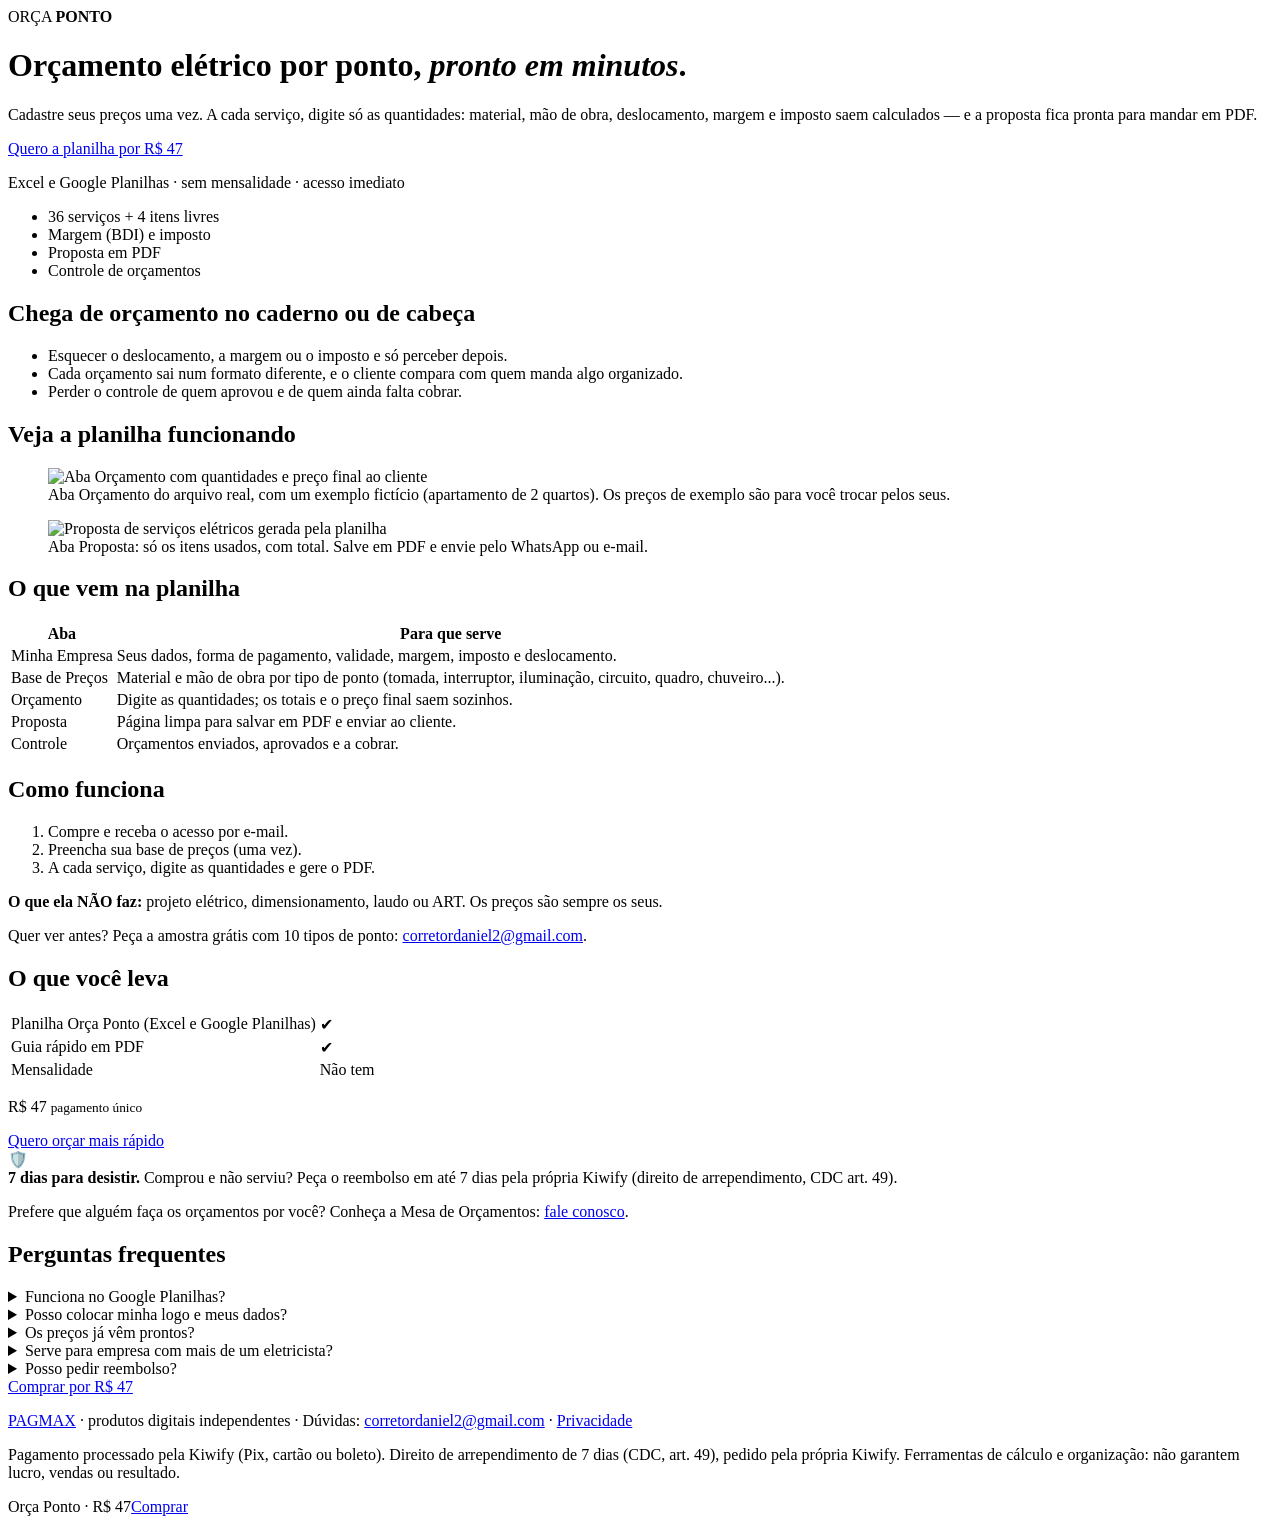
==== orca-ponto/index.html @ e2fb7f79 "Site PAGMAX v1" ====
<!doctype html><html lang="pt-BR"><head><meta charset="utf-8"><meta name="viewport" content="width=device-width,initial-scale=1">
<title>Orça Ponto — planilha de orçamento elétrico por ponto</title><meta name="description" content="Planilha para eletricistas: base de preços por ponto, orçamento com margem, deslocamento e imposto, e proposta pronta para PDF. Excel e Google Planilhas. R$ 47.">
<link rel="canonical" href="https://pagmax.app.br/orca-ponto/">
<meta property="og:type" content="product"><meta property="og:title" content="Orça Ponto — planilha de orçamento elétrico por ponto"><meta property="og:description" content="Planilha para eletricistas: base de preços por ponto, orçamento com margem, deslocamento e imposto, e proposta pronta para PDF. Excel e Google Planilhas. R$ 47.">
<meta property="og:image" content="https://pagmax.app.br/assets/op-orcamento.jpg"><meta property="og:locale" content="pt_BR">
<meta name="theme-color" content="#0f172a"><link rel="stylesheet" href="../assets/s.css">
<!-- GA4 (DESLIGADO): só ativar depois que o Daniel criar a propriedade GA4 e aprovar. Trocar G-XXXXXXXXXX pelo ID real e remover os comentários.
<script async src="https://www.googletagmanager.com/gtag/js?id=G-XXXXXXXXXX"></script>
<script>window.dataLayer=window.dataLayer||[];function gtag(){dataLayer.push(arguments)}gtag('js',new Date());gtag('config','G-XXXXXXXXXX');</script>
-->
<!-- META PIXEL (DESLIGADO): só ativar depois que o Daniel criar o pixel e aprovar. Usar o MESMO ID configurado na Kiwify.
     Aqui dispara só PageView/ViewContent. InitiateCheckout e Purchase ficam com a Kiwify (pixel + API de Conversões, com ID de evento único) para não duplicar.
     Se a UTMify for adotada como fonte de verdade, trocar este bloco pelo "Pixel Utmify" gerado no painel dela e NÃO manter os dois.
<script>!function(f,b,e,v,n,t,s){if(f.fbq)return;n=f.fbq=function(){n.callMethod?n.callMethod.apply(n,arguments):n.queue.push(arguments)};if(!f._fbq)f._fbq=n;n.push=n;n.loaded=!0;n.version='2.0';n.queue=[];t=b.createElement(e);t.async=!0;t.src=v;s=b.getElementsByTagName(e)[0];s.parentNode.insertBefore(t,s)}(window,document,'script','https://connect.facebook.net/en_US/fbevents.js');fbq('init','PIXEL_ID_AQUI');fbq('track','PageView');fbq('track','ViewContent');</script>
-->
<!-- UTMIFY (DESLIGADO): script de UTMs gerado no painel da UTMify (Integrações → UTMs → Scripts de UTMs → "Outra"). Cada script é único; colar aqui só depois que o Daniel criar a conta. -->
</head><body>
<header class="h"><div class="w"><div class="brand">ORÇA <b>PONTO</b></div>
<h1>Orçamento elétrico por ponto, <em>pronto em minutos</em>.</h1>
<p class="lead">Cadastre seus preços uma vez. A cada serviço, digite só as quantidades: material, mão de obra, deslocamento, margem e imposto saem calculados — e a proposta fica pronta para mandar em PDF.</p>
<a class="btn" href="https://pay.kiwify.com.br/1oSvVJ6?src=pagmax&utm_source=pagmax&utm_medium=pagina&utm_campaign=orcaponto&utm_content=topo">Quero a planilha por R$ 47</a>
<p class="sub">Excel e Google Planilhas · sem mensalidade · acesso imediato</p>
<ul class="chips"><li>36 serviços + 4 itens livres</li><li>Margem (BDI) e imposto</li><li>Proposta em PDF</li><li>Controle de orçamentos</li></ul></div></header>
<main>
<section><div class="w"><h2>Chega de orçamento no caderno ou de cabeça</h2>
<ul><li>Esquecer o deslocamento, a margem ou o imposto e só perceber depois.</li>
<li>Cada orçamento sai num formato diferente, e o cliente compara com quem manda algo organizado.</li>
<li>Perder o controle de quem aprovou e de quem ainda falta cobrar.</li></ul></div></section>
<section class="alt"><div class="w"><h2>Veja a planilha funcionando</h2>
<figure><img src="../assets/op-orcamento.jpg" width="775" height="711" loading="lazy" alt="Aba Orçamento com quantidades e preço final ao cliente"><figcaption>Aba Orçamento do arquivo real, com um exemplo fictício (apartamento de 2 quartos). Os preços de exemplo são para você trocar pelos seus.</figcaption></figure>
<figure><img src="../assets/op-proposta.jpg" width="713" height="570" loading="lazy" alt="Proposta de serviços elétricos gerada pela planilha"><figcaption>Aba Proposta: só os itens usados, com total. Salve em PDF e envie pelo WhatsApp ou e-mail.</figcaption></figure></div></section>
<section><div class="w"><h2>O que vem na planilha</h2><table>
<tr><th>Aba</th><th>Para que serve</th></tr>
<tr><td>Minha Empresa</td><td>Seus dados, forma de pagamento, validade, margem, imposto e deslocamento.</td></tr>
<tr><td>Base de Preços</td><td>Material e mão de obra por tipo de ponto (tomada, interruptor, iluminação, circuito, quadro, chuveiro...).</td></tr>
<tr><td>Orçamento</td><td>Digite as quantidades; os totais e o preço final saem sozinhos.</td></tr>
<tr><td>Proposta</td><td>Página limpa para salvar em PDF e enviar ao cliente.</td></tr>
<tr><td>Controle</td><td>Orçamentos enviados, aprovados e a cobrar.</td></tr></table></div></section>
<section class="alt"><div class="w"><h2>Como funciona</h2><ol class="steps">
<li>Compre e receba o acesso por e-mail.</li><li>Preencha sua base de preços (uma vez).</li><li>A cada serviço, digite as quantidades e gere o PDF.</li></ol>
<p><b>O que ela NÃO faz:</b> projeto elétrico, dimensionamento, laudo ou ART. Os preços são sempre os seus.</p>
<p>Quer ver antes? Peça a amostra grátis com 10 tipos de ponto: <a href="mailto:corretordaniel2@gmail.com?subject=Amostra%20Or%C3%A7a%20Ponto">corretordaniel2@gmail.com</a>.</p></div></section>
<section><div class="w"><h2>O que você leva</h2><table>
<tr><td>Planilha Orça Ponto (Excel e Google Planilhas)</td><td class="ok">✔</td></tr>
<tr><td>Guia rápido em PDF</td><td class="ok">✔</td></tr>
<tr><td>Mensalidade</td><td class="no">Não tem</td></tr></table>
<p class="price">R$ 47 <small>pagamento único</small></p>
<a class="btn" href="https://pay.kiwify.com.br/1oSvVJ6?src=pagmax&utm_source=pagmax&utm_medium=pagina&utm_campaign=orcaponto&utm_content=oferta">Quero orçar mais rápido</a>
<div class="guar"><div>🛡️</div><div><b>7 dias para desistir.</b> Comprou e não serviu? Peça o reembolso em até 7 dias pela própria Kiwify (direito de arrependimento, CDC art. 49).</div></div>
<p class="note">Prefere que alguém faça os orçamentos por você? Conheça a Mesa de Orçamentos: <a href="mailto:corretordaniel2@gmail.com?subject=Mesa%20de%20Or%C3%A7amentos">fale conosco</a>.</p></div></section>
<section class="alt"><div class="w"><h2>Perguntas frequentes</h2><details><summary>Funciona no Google Planilhas?</summary><p>Sim. Também abre no Excel.</p></details><details><summary>Posso colocar minha logo e meus dados?</summary><p>Seus dados sim, na aba Minha Empresa, e eles aparecem na proposta.</p></details><details><summary>Os preços já vêm prontos?</summary><p>Vêm preços de EXEMPLO só para mostrar a conta. Troque pelos seus antes de usar.</p></details><details><summary>Serve para empresa com mais de um eletricista?</summary><p>Sim: todos usam a mesma base de preços e o mesmo padrão de proposta.</p></details><details><summary>Posso pedir reembolso?</summary><p>Sim, em até 7 dias, pela Kiwify.</p></details>
<a class="btn" href="https://pay.kiwify.com.br/1oSvVJ6?src=pagmax&utm_source=pagmax&utm_medium=pagina&utm_campaign=orcaponto&utm_content=faq">Comprar por R$ 47</a></div></section>
</main><footer><div class="w"><p><a href="../">PAGMAX</a> · produtos digitais independentes · Dúvidas: <a href="mailto:corretordaniel2@gmail.com">corretordaniel2@gmail.com</a> · <a href="../privacidade.html">Privacidade</a></p>
<p>Pagamento processado pela Kiwify (Pix, cartão ou boleto). Direito de arrependimento de 7 dias (CDC, art. 49), pedido pela própria Kiwify. Ferramentas de cálculo e organização: não garantem lucro, vendas ou resultado.</p></div></footer>
<div class="sticky"><span>Orça Ponto · R$ 47</span><a href="https://pay.kiwify.com.br/1oSvVJ6?src=pagmax&utm_source=pagmax&utm_medium=pagina&utm_campaign=orcaponto&utm_content=sticky">Comprar</a></div><script src="../assets/utm.js" defer></script></body></html>
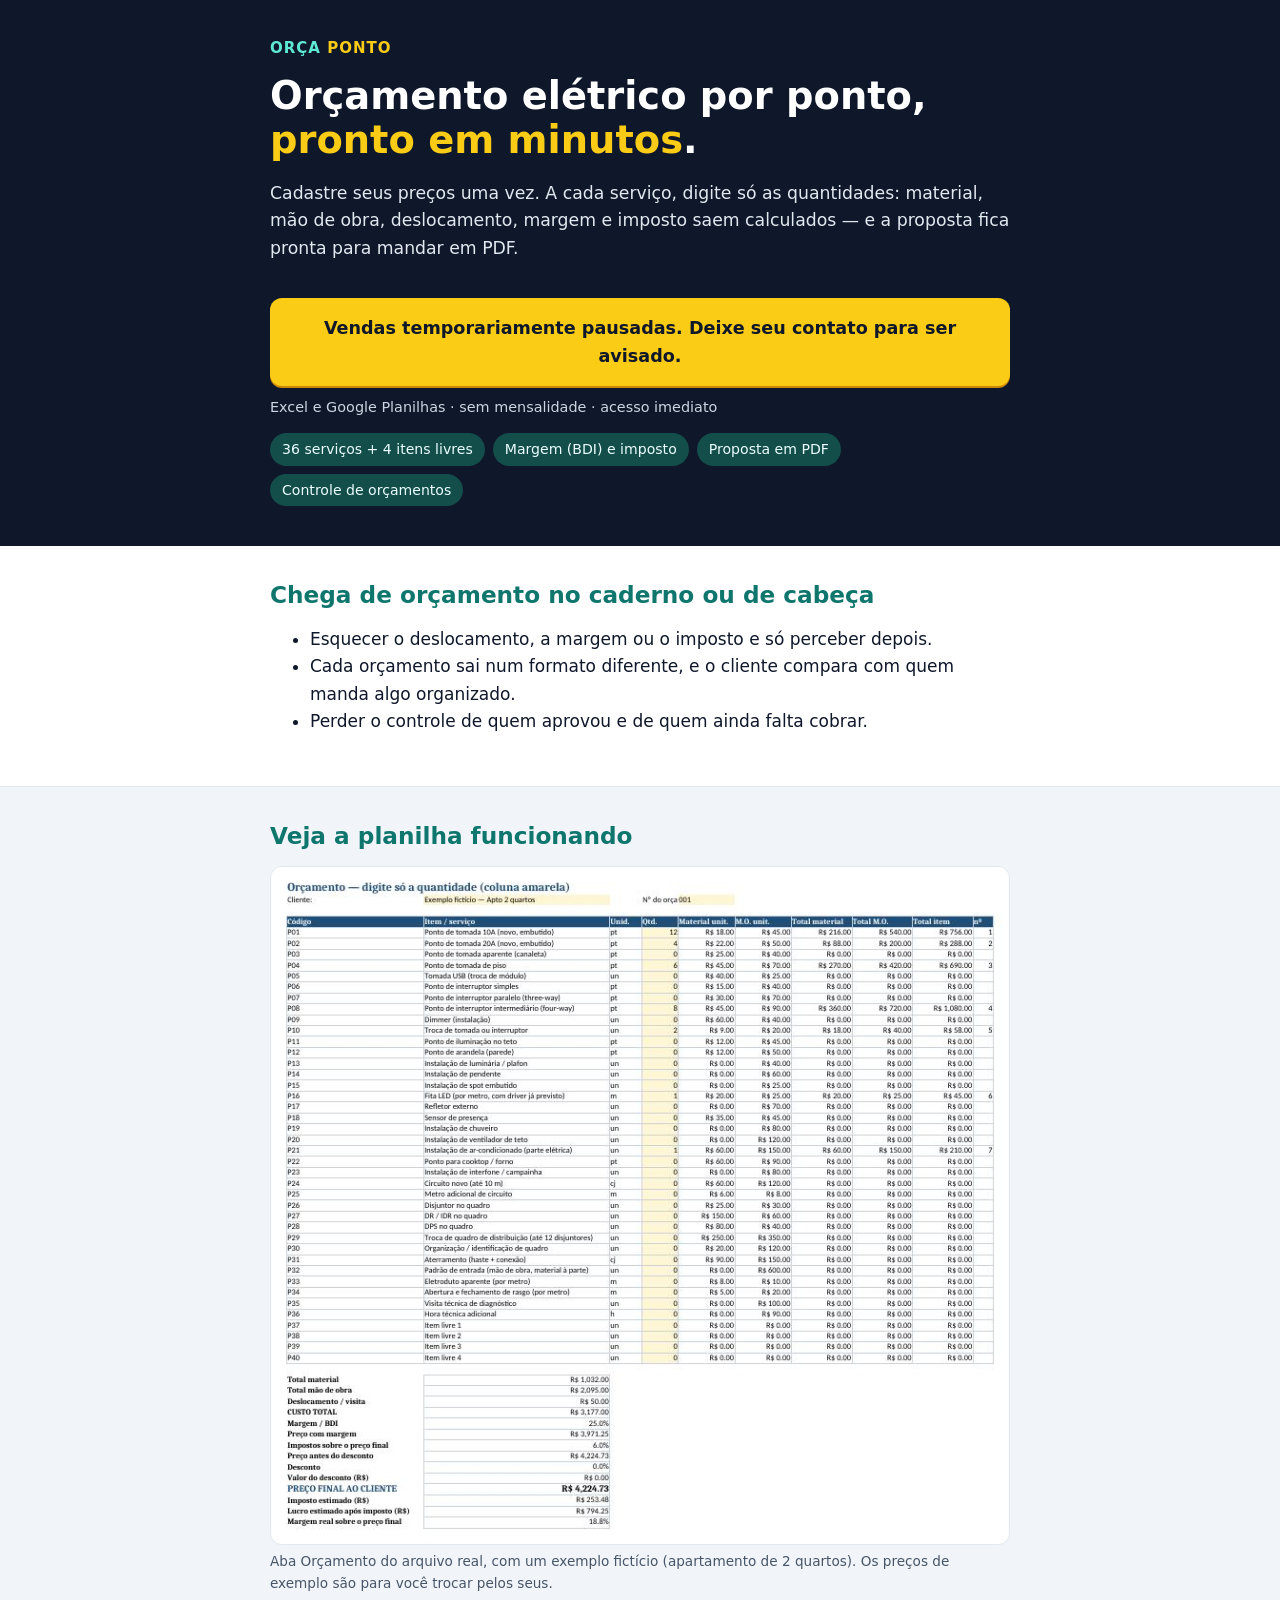
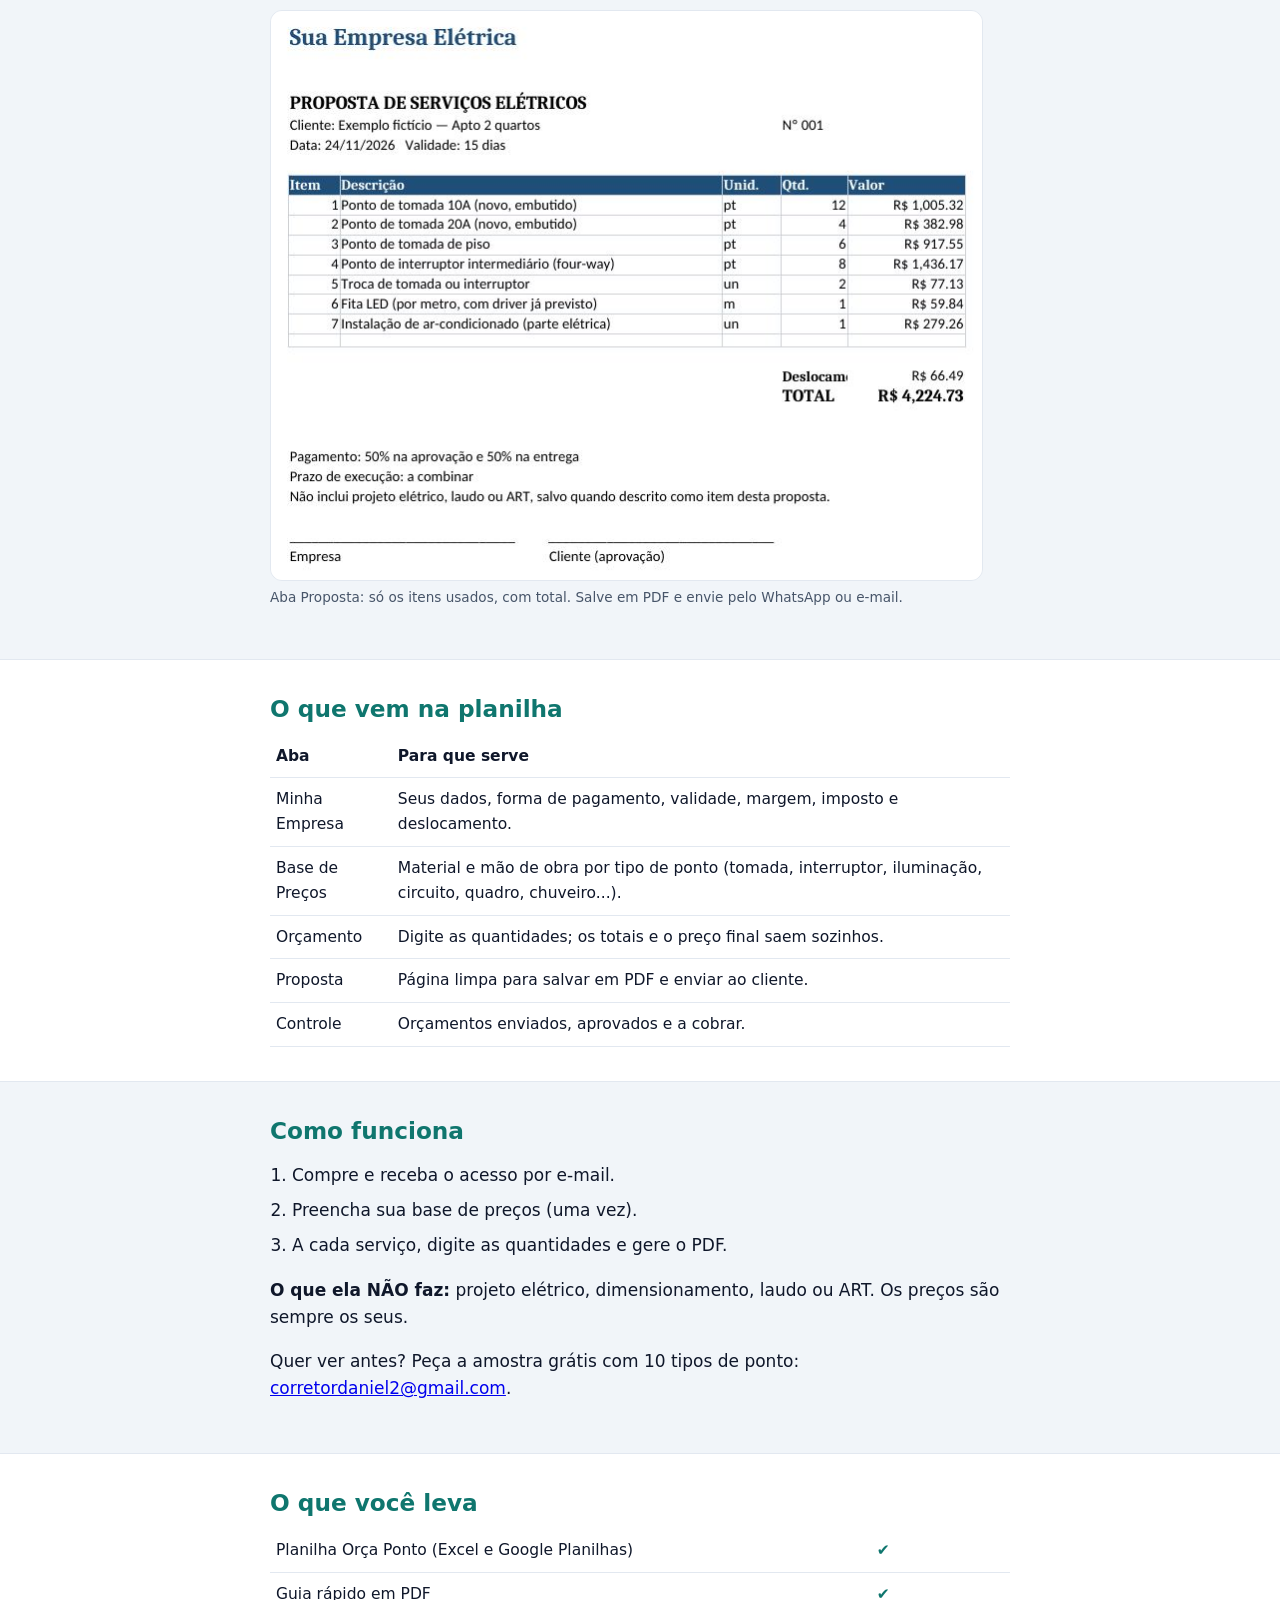
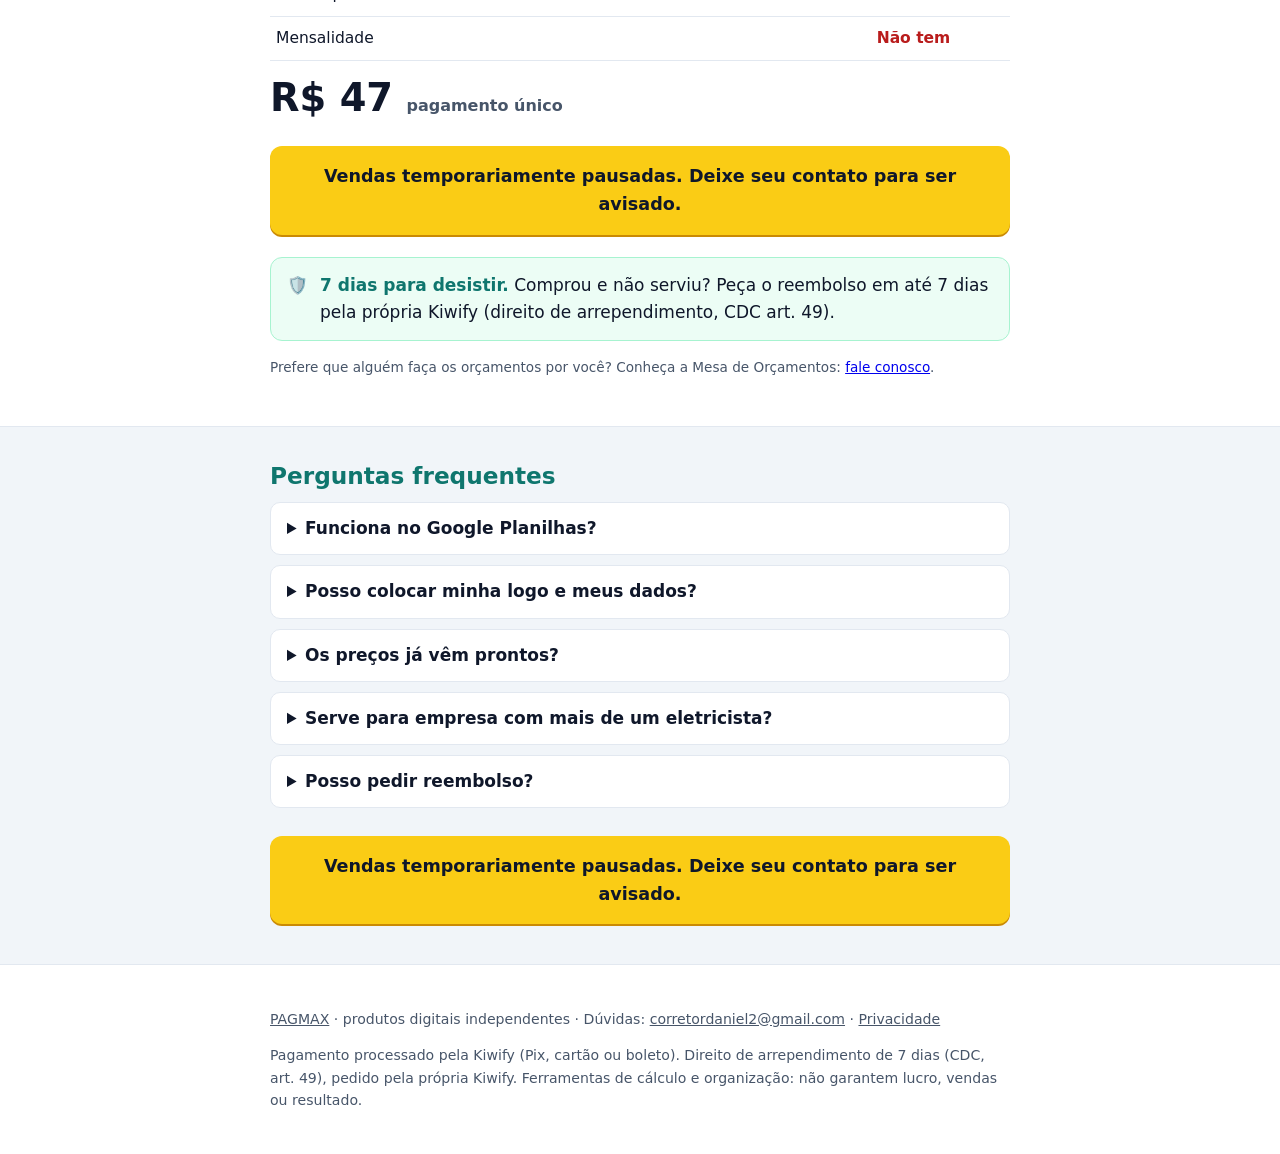
==== commit 5ef91bc6: "Pausa de vendas: troca os 12 botões de checkout por aviso e link para a lista de espera; noindex e c" ====
--- a/orca-ponto/index.html
+++ b/orca-ponto/index.html
@@ -1,4 +1,4 @@
-<!doctype html><html lang="pt-BR"><head><meta charset="utf-8"><meta name="viewport" content="width=device-width,initial-scale=1">
+<!doctype html><html lang="pt-BR"><head><meta charset="utf-8"><meta name="viewport" content="width=device-width,initial-scale=1"><meta name="robots" content="noindex">
 <title>Orça Ponto — planilha de orçamento elétrico por ponto</title><meta name="description" content="Planilha para eletricistas: base de preços por ponto, orçamento com margem, deslocamento e imposto, e proposta pronta para PDF. Excel e Google Planilhas. R$ 47.">
 <link rel="canonical" href="https://pagmax.app.br/orca-ponto/">
 <meta property="og:type" content="product"><meta property="og:title" content="Orça Ponto — planilha de orçamento elétrico por ponto"><meta property="og:description" content="Planilha para eletricistas: base de preços por ponto, orçamento com margem, deslocamento e imposto, e proposta pronta para PDF. Excel e Google Planilhas. R$ 47.">
@@ -18,7 +18,7 @@
 <header class="h"><div class="w"><div class="brand">ORÇA <b>PONTO</b></div>
 <h1>Orçamento elétrico por ponto, <em>pronto em minutos</em>.</h1>
 <p class="lead">Cadastre seus preços uma vez. A cada serviço, digite só as quantidades: material, mão de obra, deslocamento, margem e imposto saem calculados — e a proposta fica pronta para mandar em PDF.</p>
-<a class="btn" href="https://pay.kiwify.com.br/1oSvVJ6?src=pagmax&utm_source=pagmax&utm_medium=pagina&utm_campaign=orcaponto&utm_content=topo">Quero a planilha por R$ 47</a>
+<a class="btn" href="https://pagmax.app.br/links/#guia">Vendas temporariamente pausadas. Deixe seu contato para ser avisado.</a>
 <p class="sub">Excel e Google Planilhas · sem mensalidade · acesso imediato</p>
 <ul class="chips"><li>36 serviços + 4 itens livres</li><li>Margem (BDI) e imposto</li><li>Proposta em PDF</li><li>Controle de orçamentos</li></ul></div></header>
 <main>
@@ -45,11 +45,11 @@
 <tr><td>Guia rápido em PDF</td><td class="ok">✔</td></tr>
 <tr><td>Mensalidade</td><td class="no">Não tem</td></tr></table>
 <p class="price">R$ 47 <small>pagamento único</small></p>
-<a class="btn" href="https://pay.kiwify.com.br/1oSvVJ6?src=pagmax&utm_source=pagmax&utm_medium=pagina&utm_campaign=orcaponto&utm_content=oferta">Quero orçar mais rápido</a>
+<a class="btn" href="https://pagmax.app.br/links/#guia">Vendas temporariamente pausadas. Deixe seu contato para ser avisado.</a>
 <div class="guar"><div>🛡️</div><div><b>7 dias para desistir.</b> Comprou e não serviu? Peça o reembolso em até 7 dias pela própria Kiwify (direito de arrependimento, CDC art. 49).</div></div>
 <p class="note">Prefere que alguém faça os orçamentos por você? Conheça a Mesa de Orçamentos: <a href="mailto:corretordaniel2@gmail.com?subject=Mesa%20de%20Or%C3%A7amentos">fale conosco</a>.</p></div></section>
 <section class="alt"><div class="w"><h2>Perguntas frequentes</h2><details><summary>Funciona no Google Planilhas?</summary><p>Sim. Também abre no Excel.</p></details><details><summary>Posso colocar minha logo e meus dados?</summary><p>Seus dados sim, na aba Minha Empresa, e eles aparecem na proposta.</p></details><details><summary>Os preços já vêm prontos?</summary><p>Vêm preços de EXEMPLO só para mostrar a conta. Troque pelos seus antes de usar.</p></details><details><summary>Serve para empresa com mais de um eletricista?</summary><p>Sim: todos usam a mesma base de preços e o mesmo padrão de proposta.</p></details><details><summary>Posso pedir reembolso?</summary><p>Sim, em até 7 dias, pela Kiwify.</p></details>
-<a class="btn" href="https://pay.kiwify.com.br/1oSvVJ6?src=pagmax&utm_source=pagmax&utm_medium=pagina&utm_campaign=orcaponto&utm_content=faq">Comprar por R$ 47</a></div></section>
+<a class="btn" href="https://pagmax.app.br/links/#guia">Vendas temporariamente pausadas. Deixe seu contato para ser avisado.</a></div></section>
 </main><footer><div class="w"><p><a href="../">PAGMAX</a> · produtos digitais independentes · Dúvidas: <a href="mailto:corretordaniel2@gmail.com">corretordaniel2@gmail.com</a> · <a href="../privacidade.html">Privacidade</a></p>
 <p>Pagamento processado pela Kiwify (Pix, cartão ou boleto). Direito de arrependimento de 7 dias (CDC, art. 49), pedido pela própria Kiwify. Ferramentas de cálculo e organização: não garantem lucro, vendas ou resultado.</p></div></footer>
-<div class="sticky"><span>Orça Ponto · R$ 47</span><a href="https://pay.kiwify.com.br/1oSvVJ6?src=pagmax&utm_source=pagmax&utm_medium=pagina&utm_campaign=orcaponto&utm_content=sticky">Comprar</a></div><script src="../assets/utm.js" defer></script></body></html>+<div class="sticky"><span>Orça Ponto · R$ 47</span><a href="https://pagmax.app.br/links/#guia">Vendas temporariamente pausadas. Deixe seu contato para ser avisado.</a></div><script src="../assets/utm.js" defer></script></body></html>
--- a/assets/s.css
+++ b/assets/s.css
@@ -0,0 +1,32 @@
+:root{--n:#0f172a;--t:#0f766e;--a:#facc15;--g:#f1f5f9;--m:#475569}
+*{box-sizing:border-box}html{-webkit-text-size-adjust:100%}
+body{margin:0;font-family:system-ui,-apple-system,"Segoe UI",Roboto,Arial,sans-serif;color:var(--n);line-height:1.6;font-size:17px;background:#fff}
+.w{max-width:780px;margin:0 auto;padding:0 20px}
+header.h{background:var(--n);color:#fff;padding:36px 0 40px}
+.brand{font-weight:900;letter-spacing:1px;color:#5eead4;font-size:15px}.brand b{color:var(--a)}
+h1{font-size:clamp(1.7rem,5.5vw,2.4rem);line-height:1.15;margin:14px 0 12px}h1 em{color:var(--a);font-style:normal}
+h2{font-size:1.45rem;line-height:1.25;color:var(--t);margin:0 0 12px}
+.lead{font-size:1.08rem;color:#e2e8f0}
+.btn{display:block;text-align:center;background:var(--a);color:var(--n);font-weight:800;padding:16px 22px;border-radius:12px;text-decoration:none;font-size:1.1rem;margin:18px 0 6px;box-shadow:0 2px 0 #ca8a04}
+.btn:active{transform:translateY(1px)}@media(min-width:640px){.btn{display:inline-block}}
+.sub{font-size:.9rem;color:#cbd5e1;margin:4px 0 0}
+.chips{display:flex;flex-wrap:wrap;gap:8px;margin:14px 0 0;padding:0;list-style:none}.chips li{background:#134e4a;color:#ecfeff;border-radius:999px;padding:5px 12px;font-size:.88rem}
+section{padding:34px 0;border-bottom:1px solid #e2e8f0}section.alt{background:var(--g)}
+img{max-width:100%;height:auto;border-radius:12px;display:block;border:1px solid #e2e8f0}
+figure{margin:16px 0}figcaption{font-size:.85rem;color:var(--m);margin-top:6px}
+.grid{display:grid;gap:14px}@media(min-width:700px){.grid.c2{grid-template-columns:1fr 1fr}.grid.c3{grid-template-columns:1fr 1fr 1fr}}
+.card{background:#fff;border:1px solid #e2e8f0;border-radius:12px;padding:16px 18px}
+.card h3{margin:0 0 6px;font-size:1.05rem}
+ol.steps{padding-left:22px}ol.steps li{margin:8px 0}
+table{width:100%;border-collapse:collapse;font-size:.97rem}td,th{border-bottom:1px solid #e2e8f0;padding:9px 6px;text-align:left;vertical-align:top}
+.ok{color:var(--t);font-weight:700}.no{color:#b91c1c;font-weight:700}
+details{border:1px solid #e2e8f0;border-radius:10px;padding:12px 16px;margin:10px 0;background:#fff}summary{font-weight:700;cursor:pointer}
+.price{font-size:2.4rem;font-weight:900;margin:6px 0 0}.price small{font-size:1rem;font-weight:600;color:var(--m)}
+.guar{display:flex;gap:12px;align-items:flex-start;background:#ecfdf5;border:1px solid #a7f3d0;border-radius:12px;padding:14px 16px;margin:16px 0}
+.guar b{color:var(--t)}.note{font-size:.85rem;color:var(--m)}
+footer{padding:28px 0 90px;font-size:.88rem;color:var(--m)}footer a{color:var(--m)}
+.sticky{position:fixed;left:0;right:0;bottom:0;background:rgba(15,23,42,.97);padding:10px 14px;display:flex;gap:10px;align-items:center;justify-content:space-between;z-index:9}
+.sticky span{color:#fff;font-weight:700;font-size:.95rem}.sticky a{background:var(--a);color:var(--n);font-weight:800;text-decoration:none;padding:11px 16px;border-radius:10px;white-space:nowrap}
+@media(min-width:900px){.sticky{display:none}footer{padding-bottom:28px}}
+.prod{display:grid;gap:16px}@media(min-width:760px){.prod{grid-template-columns:repeat(3,1fr)}}
+.prod .card img{border:0;border-radius:8px;margin-bottom:10px}.prod .card a.more{color:var(--t);font-weight:700}
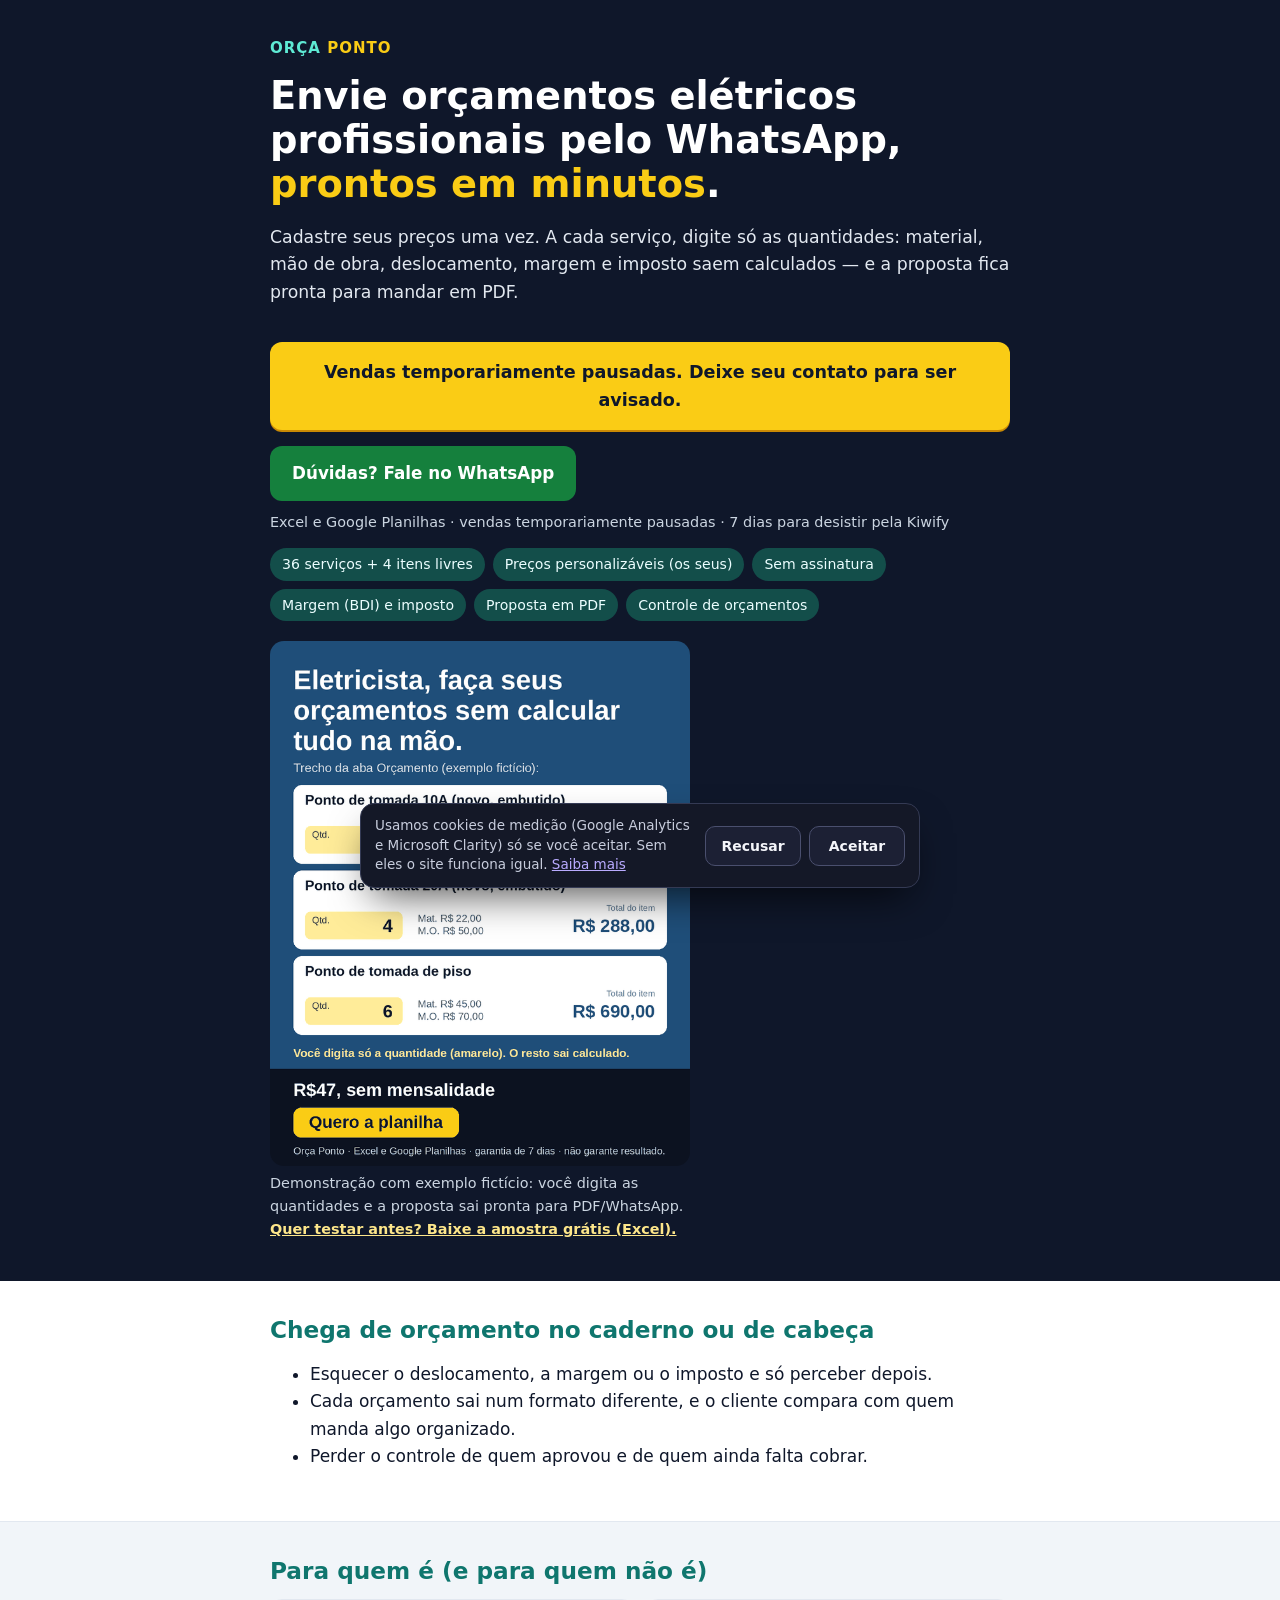
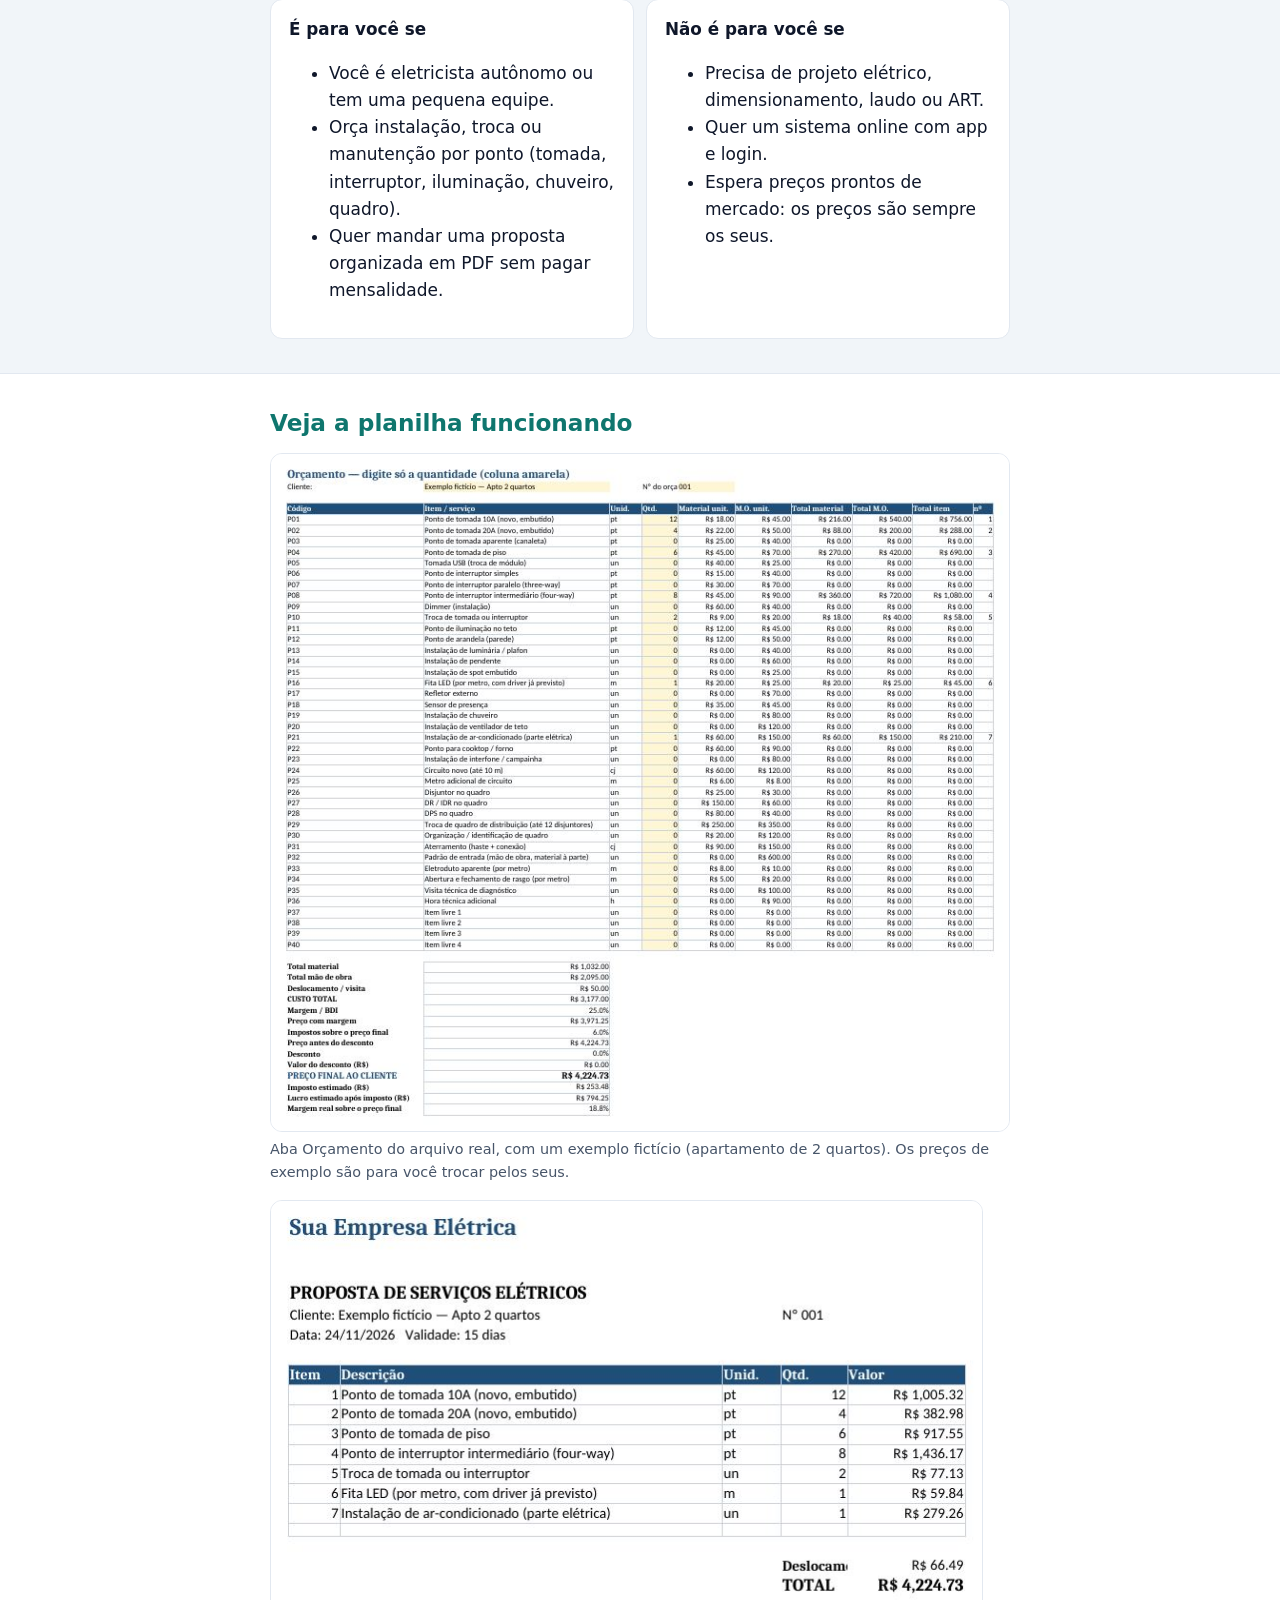
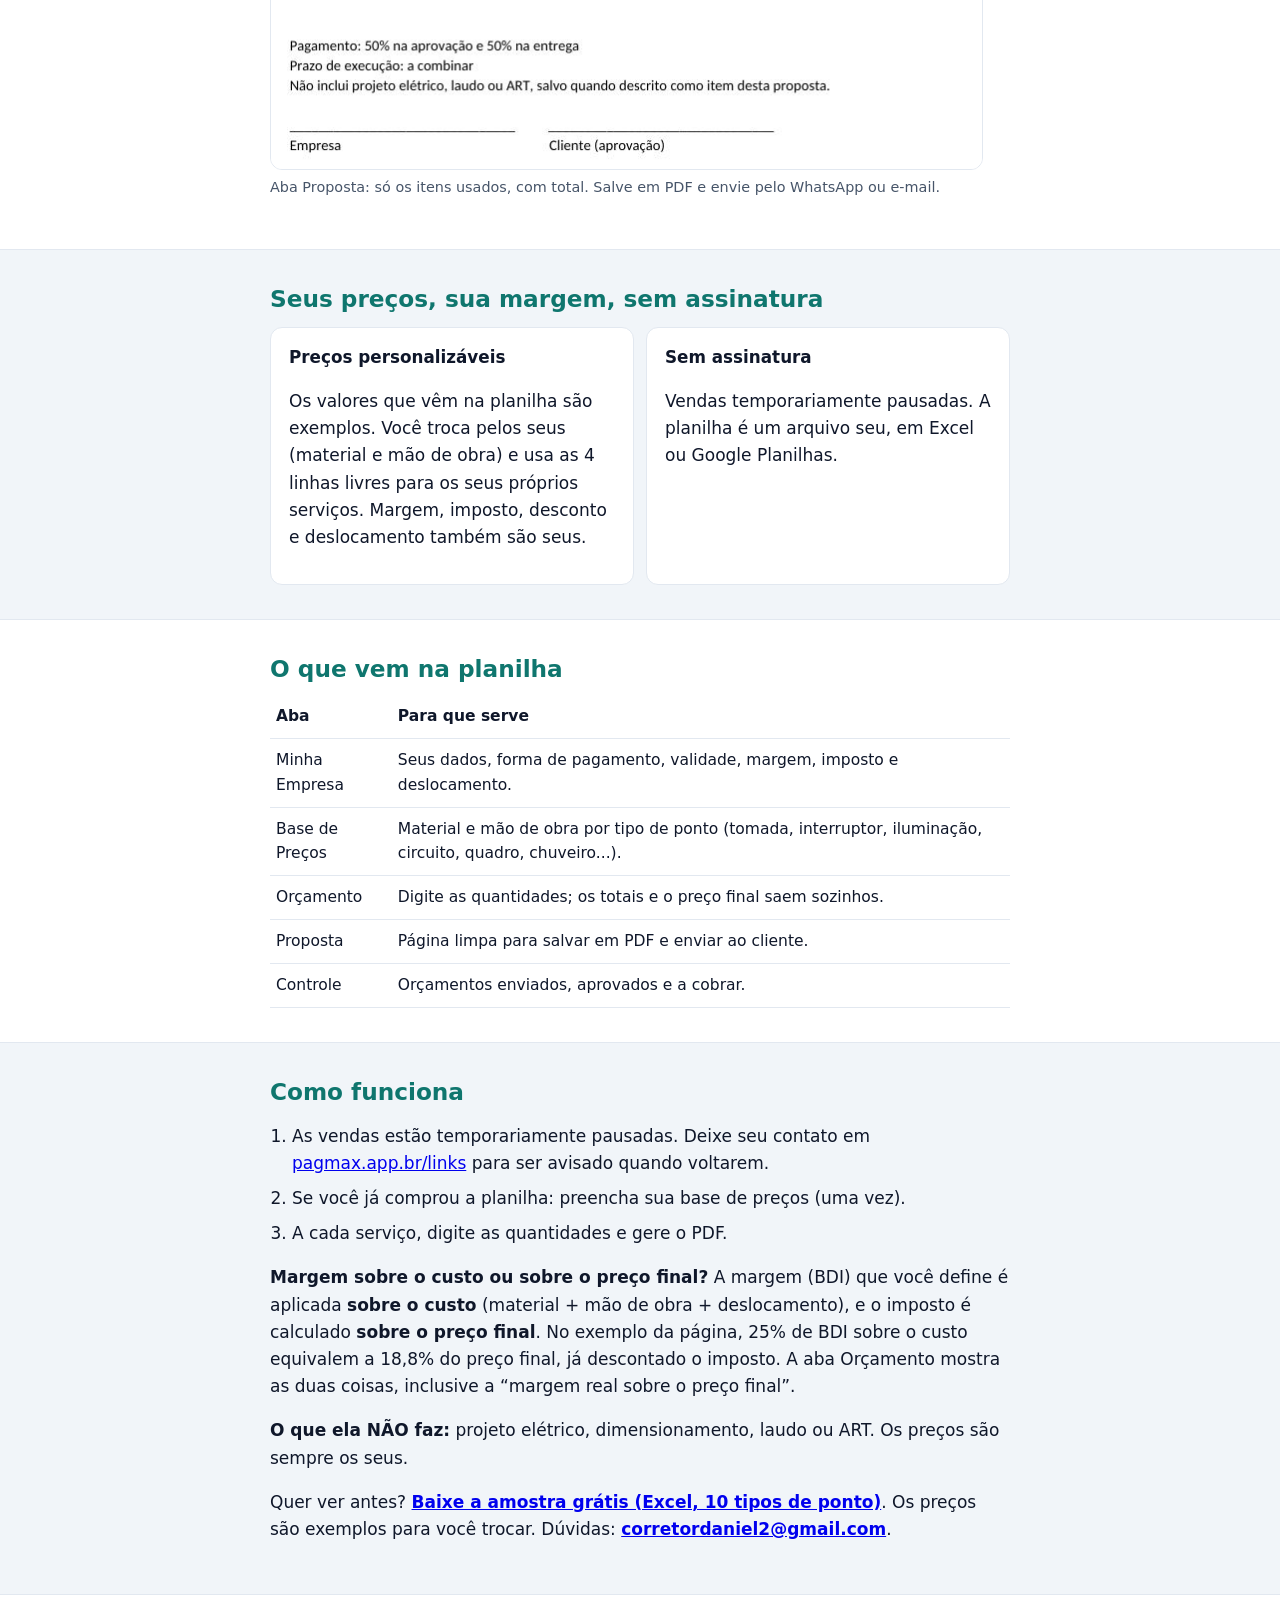
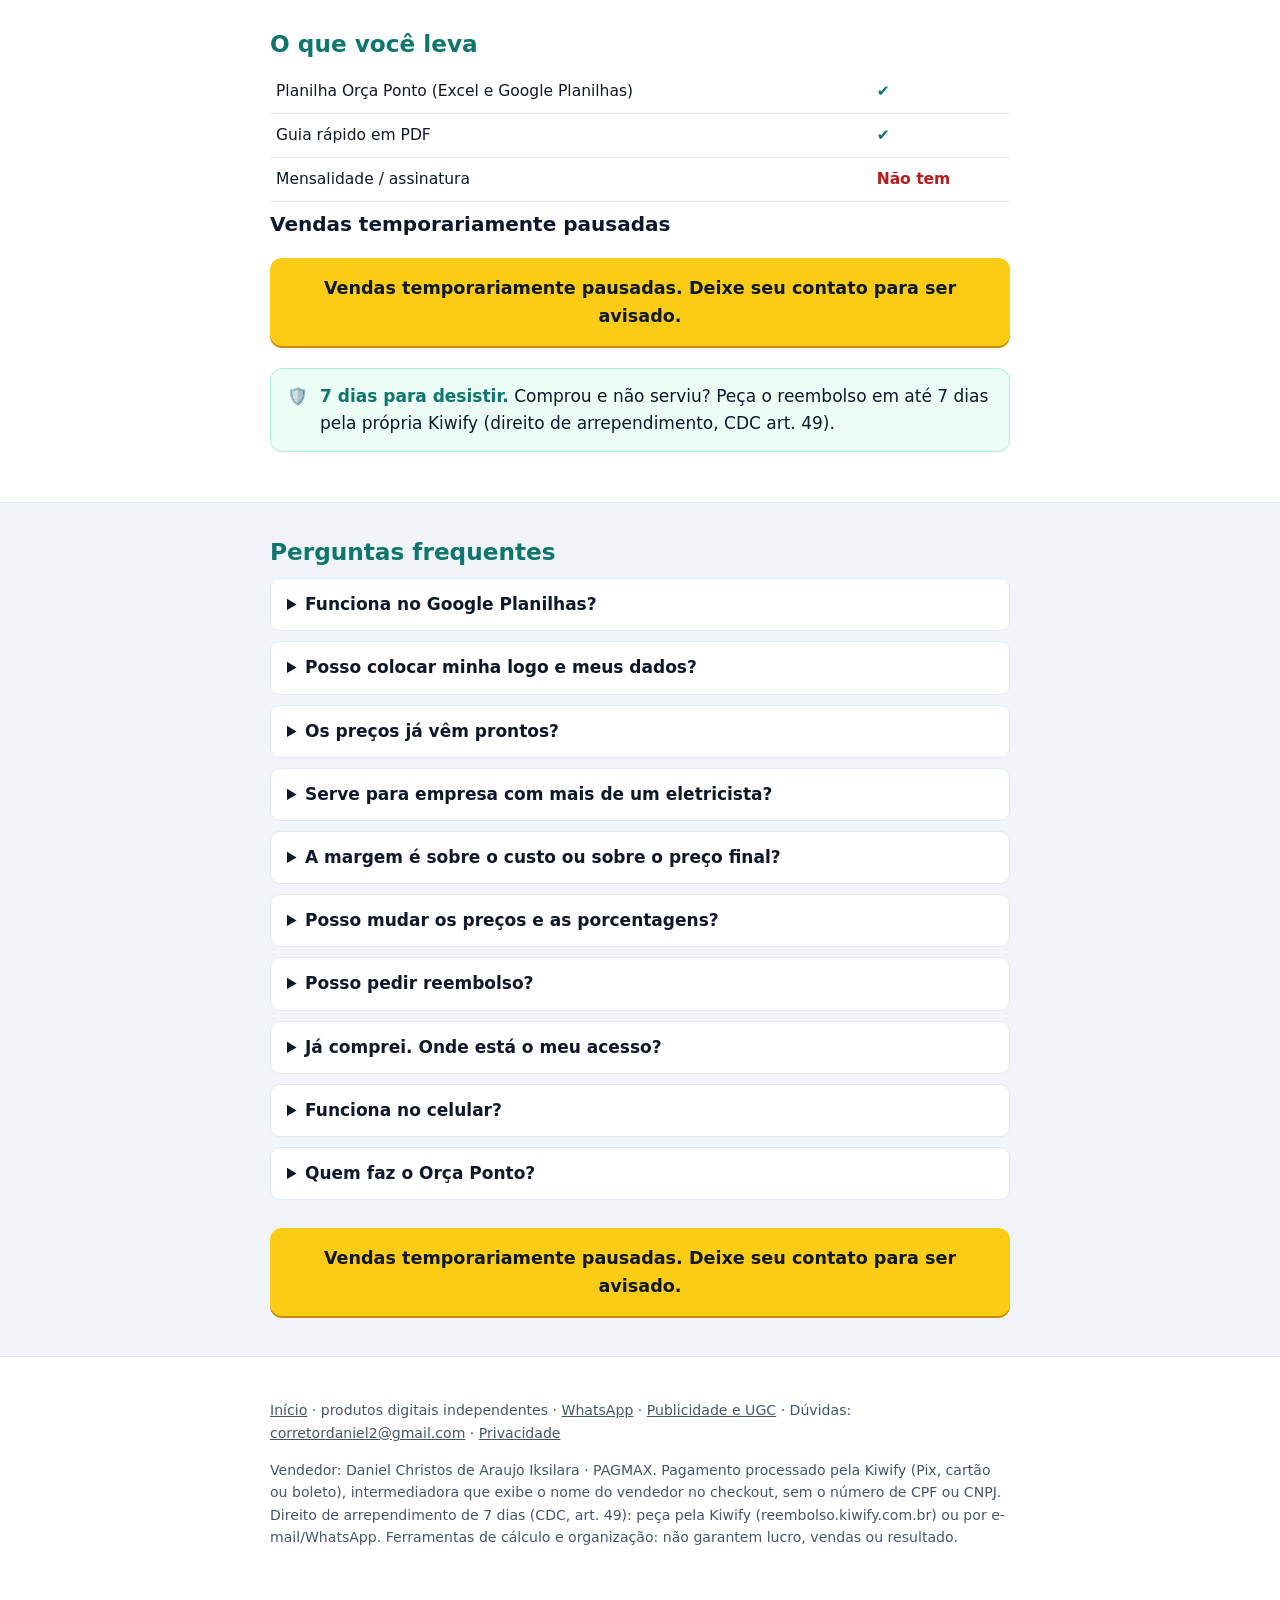
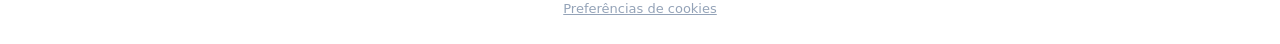
==== commit 41b1b466: "Sincroniza espelho com pagmax.app.br (pausa comercial, t363u) Co-authored-by: corretordaniel2-sketch" ====
--- a/orca-ponto/index.html
+++ b/orca-ponto/index.html
@@ -1,34 +1,35 @@
-<!doctype html><html lang="pt-BR"><head><meta charset="utf-8"><meta name="viewport" content="width=device-width,initial-scale=1"><meta name="robots" content="noindex">
-<title>Orça Ponto — planilha de orçamento elétrico por ponto</title><meta name="description" content="Planilha para eletricistas: base de preços por ponto, orçamento com margem, deslocamento e imposto, e proposta pronta para PDF. Excel e Google Planilhas. R$ 47.">
+<!doctype html><html lang="pt-BR"><head><meta charset="utf-8"><meta name="robots" content="noindex,nofollow"><meta name="viewport" content="width=device-width,initial-scale=1">
+<title>Orça Ponto — planilha de orçamento elétrico por ponto</title><meta name="description" content="Planilha para eletricistas: base de preços por ponto, orçamento com margem, deslocamento e imposto, e proposta pronta para PDF. Excel e Google Planilhas.">
 <link rel="canonical" href="https://pagmax.app.br/orca-ponto/">
-<meta property="og:type" content="product"><meta property="og:title" content="Orça Ponto — planilha de orçamento elétrico por ponto"><meta property="og:description" content="Planilha para eletricistas: base de preços por ponto, orçamento com margem, deslocamento e imposto, e proposta pronta para PDF. Excel e Google Planilhas. R$ 47.">
-<meta property="og:image" content="https://pagmax.app.br/assets/op-orcamento.jpg"><meta property="og:locale" content="pt_BR">
-<meta name="theme-color" content="#0f172a"><link rel="stylesheet" href="../assets/s.css">
-<!-- GA4 (DESLIGADO): só ativar depois que o Daniel criar a propriedade GA4 e aprovar. Trocar G-XXXXXXXXXX pelo ID real e remover os comentários.
-<script async src="https://www.googletagmanager.com/gtag/js?id=G-XXXXXXXXXX"></script>
-<script>window.dataLayer=window.dataLayer||[];function gtag(){dataLayer.push(arguments)}gtag('js',new Date());gtag('config','G-XXXXXXXXXX');</script>
--->
-<!-- META PIXEL (DESLIGADO): só ativar depois que o Daniel criar o pixel e aprovar. Usar o MESMO ID configurado na Kiwify.
-     Aqui dispara só PageView/ViewContent. InitiateCheckout e Purchase ficam com a Kiwify (pixel + API de Conversões, com ID de evento único) para não duplicar.
-     Se a UTMify for adotada como fonte de verdade, trocar este bloco pelo "Pixel Utmify" gerado no painel dela e NÃO manter os dois.
-<script>!function(f,b,e,v,n,t,s){if(f.fbq)return;n=f.fbq=function(){n.callMethod?n.callMethod.apply(n,arguments):n.queue.push(arguments)};if(!f._fbq)f._fbq=n;n.push=n;n.loaded=!0;n.version='2.0';n.queue=[];t=b.createElement(e);t.async=!0;t.src=v;s=b.getElementsByTagName(e)[0];s.parentNode.insertBefore(t,s)}(window,document,'script','https://connect.facebook.net/en_US/fbevents.js');fbq('init','PIXEL_ID_AQUI');fbq('track','PageView');fbq('track','ViewContent');</script>
--->
-<!-- UTMIFY (DESLIGADO): script de UTMs gerado no painel da UTMify (Integrações → UTMs → Scripts de UTMs → "Outra"). Cada script é único; colar aqui só depois que o Daniel criar a conta. -->
-</head><body>
+<meta property="og:type" content="product"><meta property="og:title" content="Orça Ponto — planilha de orçamento elétrico por ponto"><meta property="og:description" content="Planilha para eletricistas: base de preços por ponto, orçamento com margem, deslocamento e imposto, e proposta pronta para PDF. Excel e Google Planilhas.">
+<meta property="og:image" content="https://pagmax.app.br/assets/og-t354u.jpg"><meta property="og:image:width" content="1200"><meta property="og:image:height" content="630"><meta property="og:locale" content="pt_BR">
+<meta name="theme-color" content="#0f172a"><link rel="stylesheet" href="../assets/s.css?v=t339u">
+<style>.demo{margin:20px 0 0;max-width:420px}.demo img{width:100%;height:auto;border:0;border-radius:14px}.demo figcaption{color:#cbd5e1;font-size:.9rem}.demo a,.amostra a{font-weight:700}.demo a{color:#fde68a}.pill{display:grid;gap:12px;margin:14px 0 0}@media(min-width:700px){.pill{grid-template-columns:1fr 1fr}}</style>
+<!-- Tag de anúncios desligada nesta página durante a pausa comercial. -->
+<link rel="icon" href="../favicon.ico" sizes="any"><link rel="icon" type="image/png" sizes="48x48" href="../assets/favicon-48.png"><link rel="apple-touch-icon" href="../assets/apple-touch-icon.png"><style>#pm-ck{position:fixed;left:12px;right:12px;bottom:12px;z-index:50;max-width:560px;margin:0 auto;display:flex;flex-wrap:wrap;gap:10px 14px;align-items:center;justify-content:space-between;background:#141827;border:1px solid #343A54;border-radius:14px;padding:12px 14px;box-shadow:0 18px 40px -12px rgba(0,0,0,.7);font:13.5px/1.45 Inter,system-ui,sans-serif;color:#C8CDDD}#pm-ck p{margin:0;flex:1 1 260px}#pm-ck a{color:#B9ABFF}#pm-ck div{display:flex;gap:8px}#pm-ck button{min-height:40px;min-width:96px;padding:8px 14px;border-radius:10px;border:1px solid #4A4F6E;background:#1C2034;color:#F4F5FA;font:700 14px Inter,system-ui,sans-serif;cursor:pointer}#pm-ck button:hover{border-color:#7C5CFF}@media print{#pm-ck{display:none!important}}</style><script>/* t354u v2: GA4 e Clarity só depois do "Aceitar" (preferência em localStorage pm_cookies). */window.dataLayer=window.dataLayer||[];function gtag(){dataLayer.push(arguments)}(function(){var K="pm_cookies",v=null;try{v=localStorage.getItem(K)}catch(e){}function load(){if(window.__pmL)return;window.__pmL=1;gtag("js",new Date());gtag("config","G-CX4YRZL19Q");var s=document.createElement("script");s.async=1;s.src="https://www.googletagmanager.com/gtag/js?id=G-CX4YRZL19Q";document.head.appendChild(s);(function(c,l,a,r,i,t,y){c[a]=c[a]||function(){(c[a].q=c[a].q||[]).push(arguments)};t=l.createElement(r);t.async=1;t.src="https://www.clarity.ms/tag/"+i;y=l.getElementsByTagName(r)[0];y.parentNode.insertBefore(t,y)})(window,document,"clarity","script","zjrxurgd55")}function bar(){if(document.getElementById("pm-ck"))return;var d=document.createElement("div");d.id="pm-ck";d.setAttribute("role","dialog");d.setAttribute("aria-label","Preferências de cookies");d.innerHTML='<p>Usamos cookies de medição (Google Analytics e Microsoft Clarity) só se você aceitar. Sem eles o site funciona igual. <a href="../privacidade.html#cookies">Saiba mais</a></p><div><button type="button" data-ck="0">Recusar</button><button type="button" data-ck="1">Aceitar</button></div>';d.addEventListener("click",function(e){var b=e.target.closest("button[data-ck]");if(b)window.pmConsent(b.getAttribute("data-ck")==="1")});document.body.appendChild(d)}window.pmConsent=function(ok){try{localStorage.setItem(K,ok?"granted":"denied")}catch(e){}var b=document.getElementById("pm-ck");if(b)b.remove();if(ok)load()};window.pmCookiePrefs=function(){try{localStorage.removeItem(K)}catch(e){}bar()};if(v==="granted")load();else if(v!=="denied"){if(document.body)bar();else document.addEventListener("DOMContentLoaded",bar)}})();</script></head><!-- t354u 26/11/2026: PAUSA COMERCIAL (INSS/BPC). Botões de compra trocados por aviso. t354u-v3 26/11 18:20: removidas instruções e chamadas comerciais residuais; restam aviso de pausa, suporte e política de reembolso para quem já comprou. Originais: pagmax/backup_pre_t354u_v3_chatgpt_2026-11-26/ --><body>
 <header class="h"><div class="w"><div class="brand">ORÇA <b>PONTO</b></div>
-<h1>Orçamento elétrico por ponto, <em>pronto em minutos</em>.</h1>
+<h1>Envie orçamentos elétricos profissionais pelo WhatsApp, <em>prontos em minutos</em>.</h1>
 <p class="lead">Cadastre seus preços uma vez. A cada serviço, digite só as quantidades: material, mão de obra, deslocamento, margem e imposto saem calculados — e a proposta fica pronta para mandar em PDF.</p>
-<a class="btn" href="https://pagmax.app.br/links/#guia">Vendas temporariamente pausadas. Deixe seu contato para ser avisado.</a>
-<p class="sub">Excel e Google Planilhas · sem mensalidade · acesso imediato</p>
-<ul class="chips"><li>36 serviços + 4 itens livres</li><li>Margem (BDI) e imposto</li><li>Proposta em PDF</li><li>Controle de orçamentos</li></ul></div></header>
+<a class="btn" href="../links/#guia" data-pausa="t354u">Vendas temporariamente pausadas. Deixe seu contato para ser avisado.</a>
+<a class="btn-wa" href="https://wa.me/5511921430595?text=Ol%C3%A1%21%20Vim%20pela%20p%C3%A1gina%20do%20Or%C3%A7a%20Ponto%20e%20tenho%20uma%20d%C3%BAvida%20sobre%20o%20Or%C3%A7a%20Ponto.">Dúvidas? Fale no WhatsApp</a>
+<p class="sub">Excel e Google Planilhas · vendas temporariamente pausadas · 7 dias para desistir pela Kiwify</p>
+<ul class="chips"><li>36 serviços + 4 itens livres</li><li>Preços personalizáveis (os seus)</li><li>Sem assinatura</li><li>Margem (BDI) e imposto</li><li>Proposta em PDF</li><li>Controle de orçamentos</li></ul>
+<figure class="demo"><img src="../assets/op-demo-v2.gif" width="660" height="825" alt="Demonstração: digite as quantidades na aba Orçamento e a proposta sai pronta para enviar pelo WhatsApp" loading="eager"><figcaption>Demonstração com exemplo fictício: você digita as quantidades e a proposta sai pronta para PDF/WhatsApp. <a href="../orca-ponto/amostra-orca-ponto.xlsx" download>Quer testar antes? Baixe a amostra grátis (Excel).</a></figcaption></figure>
+</div></header>
 <main>
 <section><div class="w"><h2>Chega de orçamento no caderno ou de cabeça</h2>
 <ul><li>Esquecer o deslocamento, a margem ou o imposto e só perceber depois.</li>
 <li>Cada orçamento sai num formato diferente, e o cliente compara com quem manda algo organizado.</li>
 <li>Perder o controle de quem aprovou e de quem ainda falta cobrar.</li></ul></div></section>
-<section class="alt"><div class="w"><h2>Veja a planilha funcionando</h2>
+<section class="alt"><div class="w"><h2>Para quem é (e para quem não é)</h2>
+<div class="pill"><div class="card"><h3>É para você se</h3><ul><li>Você é eletricista autônomo ou tem uma pequena equipe.</li><li>Orça instalação, troca ou manutenção por ponto (tomada, interruptor, iluminação, chuveiro, quadro).</li><li>Quer mandar uma proposta organizada em PDF sem pagar mensalidade.</li></ul></div>
+<div class="card"><h3>Não é para você se</h3><ul><li>Precisa de projeto elétrico, dimensionamento, laudo ou ART.</li><li>Quer um sistema online com app e login.</li><li>Espera preços prontos de mercado: os preços são sempre os seus.</li></ul></div></div></div></section>
+<section><div class="w"><h2>Veja a planilha funcionando</h2>
 <figure><img src="../assets/op-orcamento.jpg" width="775" height="711" loading="lazy" alt="Aba Orçamento com quantidades e preço final ao cliente"><figcaption>Aba Orçamento do arquivo real, com um exemplo fictício (apartamento de 2 quartos). Os preços de exemplo são para você trocar pelos seus.</figcaption></figure>
 <figure><img src="../assets/op-proposta.jpg" width="713" height="570" loading="lazy" alt="Proposta de serviços elétricos gerada pela planilha"><figcaption>Aba Proposta: só os itens usados, com total. Salve em PDF e envie pelo WhatsApp ou e-mail.</figcaption></figure></div></section>
+<section class="alt"><div class="w"><h2>Seus preços, sua margem, sem assinatura</h2>
+<div class="pill"><div class="card"><h3>Preços personalizáveis</h3><p>Os valores que vêm na planilha são exemplos. Você troca pelos seus (material e mão de obra) e usa as 4 linhas livres para os seus próprios serviços. Margem, imposto, desconto e deslocamento também são seus.</p></div>
+<div class="card"><h3>Sem assinatura</h3><p>Vendas temporariamente pausadas. A planilha é um arquivo seu, em Excel ou Google Planilhas.</p></div></div></div></section>
 <section><div class="w"><h2>O que vem na planilha</h2><table>
 <tr><th>Aba</th><th>Para que serve</th></tr>
 <tr><td>Minha Empresa</td><td>Seus dados, forma de pagamento, validade, margem, imposto e deslocamento.</td></tr>
@@ -37,19 +38,21 @@
 <tr><td>Proposta</td><td>Página limpa para salvar em PDF e enviar ao cliente.</td></tr>
 <tr><td>Controle</td><td>Orçamentos enviados, aprovados e a cobrar.</td></tr></table></div></section>
 <section class="alt"><div class="w"><h2>Como funciona</h2><ol class="steps">
-<li>Compre e receba o acesso por e-mail.</li><li>Preencha sua base de preços (uma vez).</li><li>A cada serviço, digite as quantidades e gere o PDF.</li></ol>
+<li>As vendas estão temporariamente pausadas. Deixe seu contato em <a href="../links/#guia">pagmax.app.br/links</a> para ser avisado quando voltarem.</li><li>Se você já comprou a planilha: preencha sua base de preços (uma vez).</li><li>A cada serviço, digite as quantidades e gere o PDF.</li></ol>
+<p><b>Margem sobre o custo ou sobre o preço final?</b> A margem (BDI) que você define é aplicada <b>sobre o custo</b> (material + mão de obra + deslocamento), e o imposto é calculado <b>sobre o preço final</b>. No exemplo da página, 25% de BDI sobre o custo equivalem a 18,8% do preço final, já descontado o imposto. A aba Orçamento mostra as duas coisas, inclusive a “margem real sobre o preço final”.</p>
 <p><b>O que ela NÃO faz:</b> projeto elétrico, dimensionamento, laudo ou ART. Os preços são sempre os seus.</p>
-<p>Quer ver antes? Peça a amostra grátis com 10 tipos de ponto: <a href="mailto:corretordaniel2@gmail.com?subject=Amostra%20Or%C3%A7a%20Ponto">corretordaniel2@gmail.com</a>.</p></div></section>
+<p class="amostra">Quer ver antes? <a href="../orca-ponto/amostra-orca-ponto.xlsx" download>Baixe a amostra grátis (Excel, 10 tipos de ponto)</a>. Os preços são exemplos para você trocar. Dúvidas: <a href="mailto:corretordaniel2@gmail.com?subject=D%C3%BAvida%20Or%C3%A7a%20Ponto">corretordaniel2@gmail.com</a>.</p></div></section>
 <section><div class="w"><h2>O que você leva</h2><table>
 <tr><td>Planilha Orça Ponto (Excel e Google Planilhas)</td><td class="ok">✔</td></tr>
 <tr><td>Guia rápido em PDF</td><td class="ok">✔</td></tr>
-<tr><td>Mensalidade</td><td class="no">Não tem</td></tr></table>
-<p class="price">R$ 47 <small>pagamento único</small></p>
-<a class="btn" href="https://pagmax.app.br/links/#guia">Vendas temporariamente pausadas. Deixe seu contato para ser avisado.</a>
+<tr><td>Mensalidade / assinatura</td><td class="no">Não tem</td></tr></table>
+<p class="price" style="font-size:1.25rem">Vendas temporariamente pausadas</p>
+<a class="btn" href="../links/#guia" data-pausa="t354u">Vendas temporariamente pausadas. Deixe seu contato para ser avisado.</a>
 <div class="guar"><div>🛡️</div><div><b>7 dias para desistir.</b> Comprou e não serviu? Peça o reembolso em até 7 dias pela própria Kiwify (direito de arrependimento, CDC art. 49).</div></div>
-<p class="note">Prefere que alguém faça os orçamentos por você? Conheça a Mesa de Orçamentos: <a href="mailto:corretordaniel2@gmail.com?subject=Mesa%20de%20Or%C3%A7amentos">fale conosco</a>.</p></div></section>
-<section class="alt"><div class="w"><h2>Perguntas frequentes</h2><details><summary>Funciona no Google Planilhas?</summary><p>Sim. Também abre no Excel.</p></details><details><summary>Posso colocar minha logo e meus dados?</summary><p>Seus dados sim, na aba Minha Empresa, e eles aparecem na proposta.</p></details><details><summary>Os preços já vêm prontos?</summary><p>Vêm preços de EXEMPLO só para mostrar a conta. Troque pelos seus antes de usar.</p></details><details><summary>Serve para empresa com mais de um eletricista?</summary><p>Sim: todos usam a mesma base de preços e o mesmo padrão de proposta.</p></details><details><summary>Posso pedir reembolso?</summary><p>Sim, em até 7 dias, pela Kiwify.</p></details>
-<a class="btn" href="https://pagmax.app.br/links/#guia">Vendas temporariamente pausadas. Deixe seu contato para ser avisado.</a></div></section>
-</main><footer><div class="w"><p><a href="../">PAGMAX</a> · produtos digitais independentes · Dúvidas: <a href="mailto:corretordaniel2@gmail.com">corretordaniel2@gmail.com</a> · <a href="../privacidade.html">Privacidade</a></p>
-<p>Pagamento processado pela Kiwify (Pix, cartão ou boleto). Direito de arrependimento de 7 dias (CDC, art. 49), pedido pela própria Kiwify. Ferramentas de cálculo e organização: não garantem lucro, vendas ou resultado.</p></div></footer>
-<div class="sticky"><span>Orça Ponto · R$ 47</span><a href="https://pagmax.app.br/links/#guia">Vendas temporariamente pausadas. Deixe seu contato para ser avisado.</a></div><script src="../assets/utm.js" defer></script></body></html>+</div></section>
+<section class="alt"><div class="w"><h2>Perguntas frequentes</h2><details><summary>Funciona no Google Planilhas?</summary><p>Sim. Também abre no Excel.</p></details><details><summary>Posso colocar minha logo e meus dados?</summary><p>Seus dados sim, na aba Minha Empresa, e eles aparecem na proposta.</p></details><details><summary>Os preços já vêm prontos?</summary><p>Vêm preços de EXEMPLO só para mostrar a conta. Troque pelos seus antes de usar.</p></details><details><summary>Serve para empresa com mais de um eletricista?</summary><p>Sim: todos usam a mesma base de preços e o mesmo padrão de proposta.</p></details><details><summary>A margem é sobre o custo ou sobre o preço final?</summary><p>A margem (BDI) é aplicada sobre o custo; o imposto, sobre o preço final. A planilha mostra o lucro estimado e a margem real sobre o preço final para você conferir.</p></details><details><summary>Posso mudar os preços e as porcentagens?</summary><p>Sim. Preços, margem, imposto, desconto e deslocamento são todos seus; nada é fixo.</p></details><details><summary>Posso pedir reembolso?</summary><p>Sim, em até 7 dias, pela própria Kiwify (reembolso.kiwify.com.br), sem precisar justificar.</p></details><details><summary>Já comprei. Onde está o meu acesso?</summary><p>Quem já comprou recebeu o acesso da Kiwify no e-mail usado na compra. Não encontrou? Olhe Spam e Promoções ou escreva para <a href="mailto:corretordaniel2@gmail.com?subject=Acesso%20Or%C3%A7a%20Ponto">corretordaniel2@gmail.com</a>. Novas vendas estão pausadas.</p></details><details><summary>Funciona no celular?</summary><p>Dá para consultar e preencher pelo app do Google Planilhas, mas a primeira configuração da base de preços é mais confortável no computador.</p></details><details><summary>Quem faz o Orça Ponto?</summary><p>Daniel Iksilara, produtor independente. Atendimento por WhatsApp e e-mail. Não usamos depoimentos fictícios: a demonstração e a amostra grátis mostram o arquivo real.</p></details>
+<a class="btn" href="../links/#guia" data-pausa="t354u">Vendas temporariamente pausadas. Deixe seu contato para ser avisado.</a></div></section>
+</main><footer><div class="w"><p><a href="../">Início</a> · produtos digitais independentes · <a href="https://wa.me/5511921430595?text=Ol%C3%A1%21%20Vim%20pela%20p%C3%A1gina%20do%20Or%C3%A7a%20Ponto%20e%20tenho%20uma%20d%C3%BAvida%20sobre%20o%20Or%C3%A7a%20Ponto.">WhatsApp</a> · <a href="../#publicidade">Publicidade e UGC</a> · Dúvidas: <a href="mailto:corretordaniel2@gmail.com">corretordaniel2@gmail.com</a> · <a href="../privacidade.html">Privacidade</a></p>
+<p>Vendedor: Daniel Christos de Araujo Iksilara · PAGMAX. Pagamento processado pela Kiwify (Pix, cartão ou boleto), intermediadora que exibe o nome do vendedor no checkout, sem o número de CPF ou CNPJ. Direito de arrependimento de 7 dias (CDC, art. 49): peça pela Kiwify (reembolso.kiwify.com.br) ou por e-mail/WhatsApp. Ferramentas de cálculo e organização: não garantem lucro, vendas ou resultado.</p></div></footer>
+<div class="sticky"><span>Orça Ponto</span><a href="../links/#guia" data-pausa="t354u">Vendas pausadas · Avise-me</a></div><script>document.addEventListener("click",function(e){var a=e.target.closest&&e.target.closest("a");if(!a||typeof gtag!=="function")return;var h=a.getAttribute("href")||"";if(h.indexOf("amostra")>-1)gtag("event","amostra_download",{page:location.pathname});else if(a.hasAttribute("data-pausa"))gtag("event","click_link",{link_id:"pausa_avise_me",page:location.pathname});});</script><p style="text-align:center;font-size:13px;margin:8px 0 24px"><a href="#" onclick="window.pmCookiePrefs&&pmCookiePrefs();return false" style="color:#94A3B8">Preferências de cookies</a></p><script type="module" src="https://static.cloudflareinsights.com/beacon.min.js/vce701823e78c4301a35b7e07294d87301792088814092" integrity="sha512-UKNk8GbxkABxKcXYuLkO16EleLGUkcvJWtpSNmExE0Too3ZaFAxTscNWEc1OdAv5/BikHawapSCaiD2XCmp+Bw==" data-cf-beacon='{"version":"2024.11.0","token":"684527f3acc2404fba511bf5faff251a","r":1,"spa":2}' crossorigin="anonymous"></script>
+</body></html>
--- a/assets/s.css
+++ b/assets/s.css
@@ -13,7 +13,7 @@
 .chips{display:flex;flex-wrap:wrap;gap:8px;margin:14px 0 0;padding:0;list-style:none}.chips li{background:#134e4a;color:#ecfeff;border-radius:999px;padding:5px 12px;font-size:.88rem}
 section{padding:34px 0;border-bottom:1px solid #e2e8f0}section.alt{background:var(--g)}
 img{max-width:100%;height:auto;border-radius:12px;display:block;border:1px solid #e2e8f0}
-figure{margin:16px 0}figcaption{font-size:.85rem;color:var(--m);margin-top:6px}
+figure{margin:16px 0}figcaption{font-size:.9rem;color:var(--m);margin-top:6px}
 .grid{display:grid;gap:14px}@media(min-width:700px){.grid.c2{grid-template-columns:1fr 1fr}.grid.c3{grid-template-columns:1fr 1fr 1fr}}
 .card{background:#fff;border:1px solid #e2e8f0;border-radius:12px;padding:16px 18px}
 .card h3{margin:0 0 6px;font-size:1.05rem}
@@ -23,10 +23,13 @@
 details{border:1px solid #e2e8f0;border-radius:10px;padding:12px 16px;margin:10px 0;background:#fff}summary{font-weight:700;cursor:pointer}
 .price{font-size:2.4rem;font-weight:900;margin:6px 0 0}.price small{font-size:1rem;font-weight:600;color:var(--m)}
 .guar{display:flex;gap:12px;align-items:flex-start;background:#ecfdf5;border:1px solid #a7f3d0;border-radius:12px;padding:14px 16px;margin:16px 0}
-.guar b{color:var(--t)}.note{font-size:.85rem;color:var(--m)}
+.guar b{color:var(--t)}.note{font-size:.9rem;color:var(--m)}
 footer{padding:28px 0 90px;font-size:.88rem;color:var(--m)}footer a{color:var(--m)}
 .sticky{position:fixed;left:0;right:0;bottom:0;background:rgba(15,23,42,.97);padding:10px 14px;display:flex;gap:10px;align-items:center;justify-content:space-between;z-index:9}
 .sticky span{color:#fff;font-weight:700;font-size:.95rem}.sticky a{background:var(--a);color:var(--n);font-weight:800;text-decoration:none;padding:11px 16px;border-radius:10px;white-space:nowrap}
 @media(min-width:900px){.sticky{display:none}footer{padding-bottom:28px}}
 .prod{display:grid;gap:16px}@media(min-width:760px){.prod{grid-template-columns:repeat(3,1fr)}}
 .prod .card img{border:0;border-radius:8px;margin-bottom:10px}.prod .card a.more{color:var(--t);font-weight:700}
+.btn-wa{display:block;text-align:center;background:#15803d;color:#fff;font-weight:800;padding:14px 22px;border-radius:12px;text-decoration:none;font-size:1.05rem;margin:10px 0 6px}
+.btn-wa:active{transform:translateY(1px)}@media(min-width:640px){.btn-wa{display:inline-block}}
+.nav{display:flex;gap:14px;flex-wrap:wrap;margin:0 0 14px;font-size:.9rem}.nav a{color:#e2e8f0}
